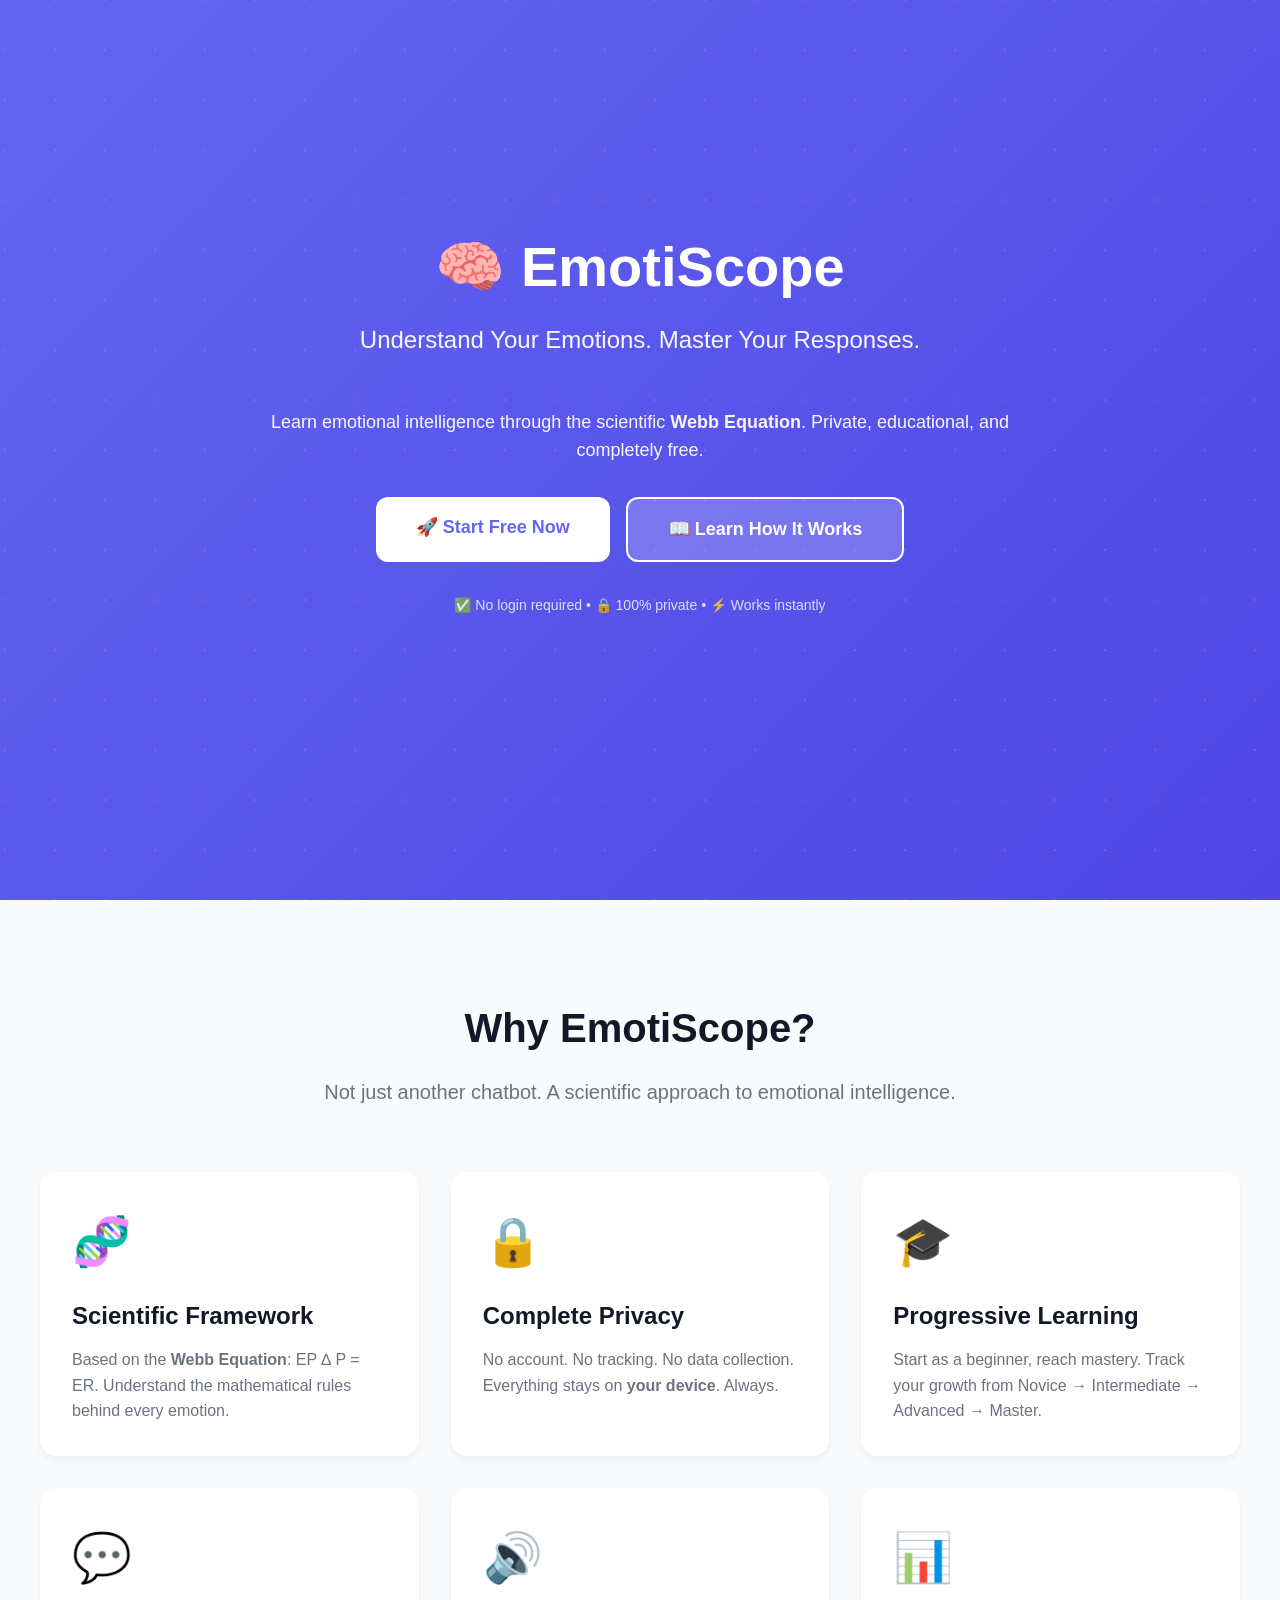
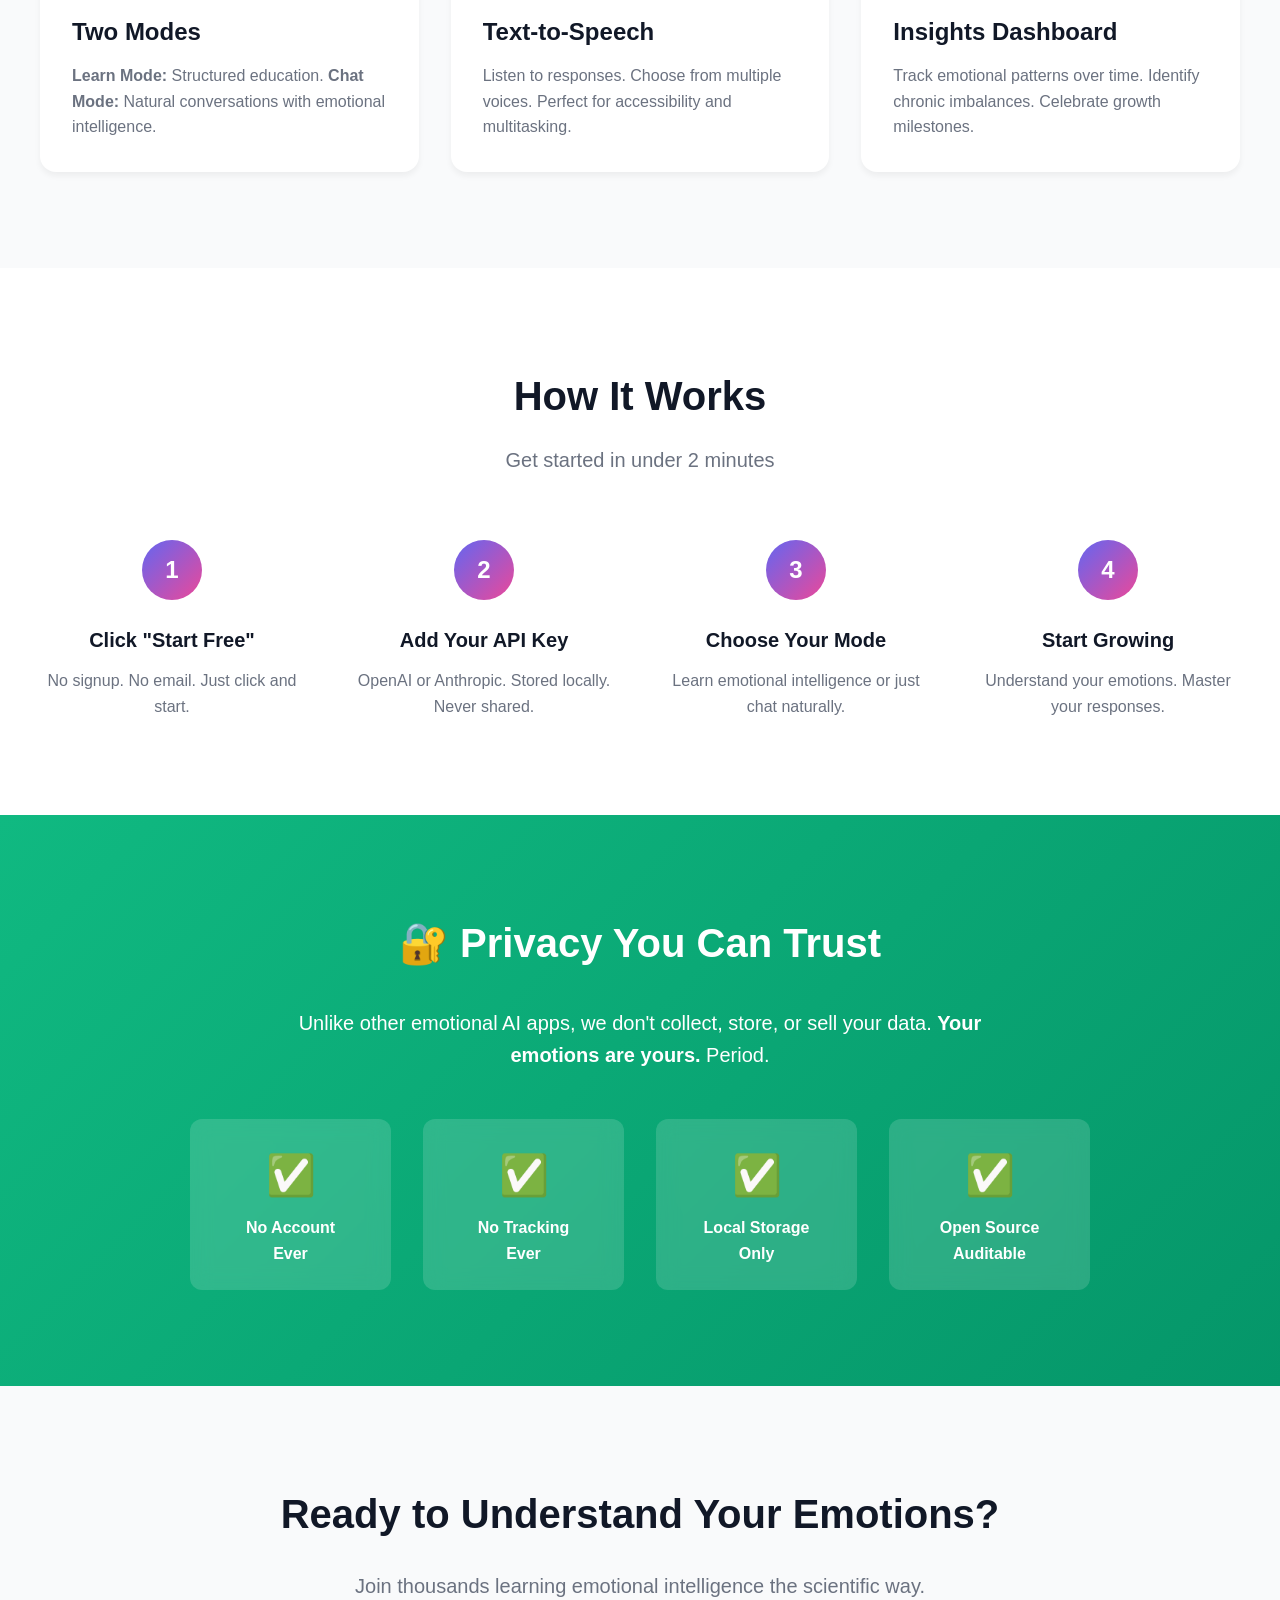
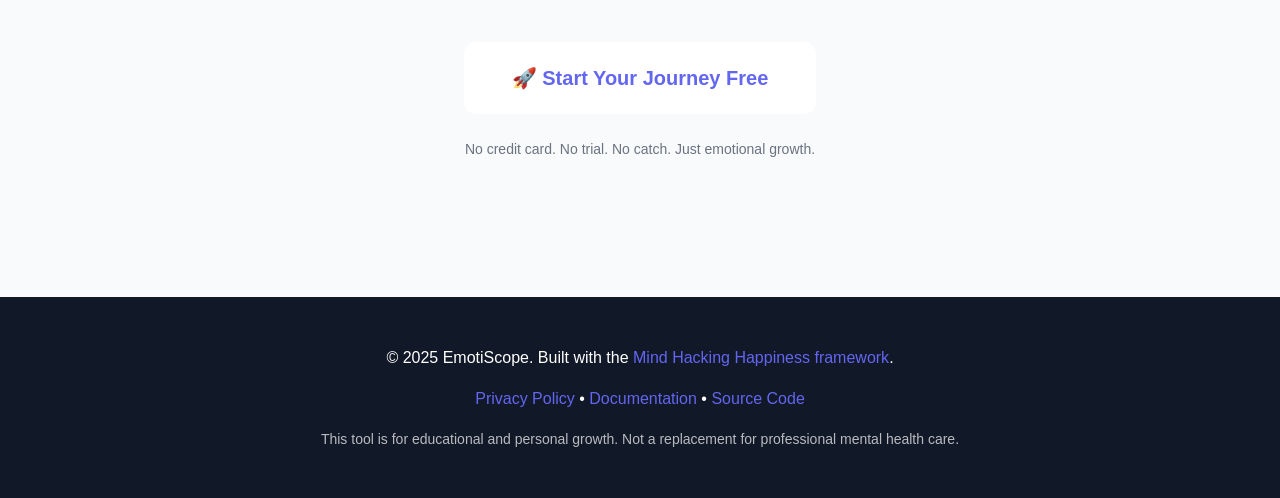
==== emotiscope/index.html @ eacdbe10 "Add EmotiScope - Production-Ready Emotional Intelligence Product This commit transforms the MVP into" ====
<!DOCTYPE html>
<html lang="en">
<head>
    <meta charset="UTF-8">
    <meta name="viewport" content="width=device-width, initial-scale=1.0">
    <title>EmotiScope - Your Private Emotional Intelligence Companion</title>
    <meta name="description" content="Understand your emotions scientifically with the Webb Equation. Private, educational, and free. No login required.">

    <!-- PWA -->
    <link rel="manifest" href="manifest.json">
    <meta name="theme-color" content="#6366f1">
    <link rel="apple-touch-icon" href="assets/icon-192.png">

    <!-- Open Graph -->
    <meta property="og:title" content="EmotiScope - Understand Your Emotions">
    <meta property="og:description" content="Learn emotional intelligence through the Webb Equation. Private, scientific, life-changing.">
    <meta property="og:type" content="website">

    <style>
        * {
            margin: 0;
            padding: 0;
            box-sizing: border-box;
        }

        :root {
            --primary: #6366f1;
            --primary-dark: #4f46e5;
            --secondary: #ec4899;
            --success: #10b981;
            --bg: #ffffff;
            --bg-secondary: #f9fafb;
            --text: #111827;
            --text-secondary: #6b7280;
        }

        body {
            font-family: -apple-system, BlinkMacSystemFont, 'Segoe UI', Roboto, sans-serif;
            line-height: 1.6;
            color: var(--text);
            background: var(--bg);
        }

        /* Hero Section */
        .hero {
            min-height: 100vh;
            background: linear-gradient(135deg, var(--primary) 0%, var(--primary-dark) 100%);
            color: white;
            display: flex;
            align-items: center;
            justify-content: center;
            text-align: center;
            padding: 2rem;
            position: relative;
            overflow: hidden;
        }

        .hero::before {
            content: '';
            position: absolute;
            width: 150%;
            height: 150%;
            background: radial-gradient(circle, rgba(255,255,255,0.1) 1px, transparent 1px);
            background-size: 50px 50px;
            animation: float 20s infinite linear;
        }

        @keyframes float {
            0% { transform: translate(0, 0); }
            100% { transform: translate(50px, 50px); }
        }

        .hero-content {
            max-width: 800px;
            position: relative;
            z-index: 1;
        }

        .hero h1 {
            font-size: 3.5rem;
            font-weight: 800;
            margin-bottom: 1.5rem;
            line-height: 1.1;
        }

        .hero h1 .emoji {
            display: inline-block;
            animation: pulse 2s infinite;
        }

        @keyframes pulse {
            0%, 100% { transform: scale(1); }
            50% { transform: scale(1.1); }
        }

        .hero p {
            font-size: 1.5rem;
            margin-bottom: 3rem;
            opacity: 0.95;
        }

        .cta-buttons {
            display: flex;
            gap: 1rem;
            justify-content: center;
            flex-wrap: wrap;
        }

        .btn {
            padding: 1rem 2.5rem;
            font-size: 1.125rem;
            font-weight: 600;
            border: none;
            border-radius: 0.75rem;
            cursor: pointer;
            transition: all 0.3s;
            text-decoration: none;
            display: inline-block;
        }

        .btn-primary {
            background: white;
            color: var(--primary);
        }

        .btn-primary:hover {
            transform: translateY(-2px);
            box-shadow: 0 10px 25px rgba(0,0,0,0.2);
        }

        .btn-secondary {
            background: rgba(255,255,255,0.2);
            color: white;
            border: 2px solid white;
        }

        .btn-secondary:hover {
            background: rgba(255,255,255,0.3);
        }

        /* Features Section */
        .features {
            padding: 6rem 2rem;
            background: var(--bg-secondary);
        }

        .container {
            max-width: 1200px;
            margin: 0 auto;
        }

        .section-title {
            text-align: center;
            font-size: 2.5rem;
            font-weight: 700;
            margin-bottom: 1rem;
            color: var(--text);
        }

        .section-subtitle {
            text-align: center;
            font-size: 1.25rem;
            color: var(--text-secondary);
            margin-bottom: 4rem;
        }

        .feature-grid {
            display: grid;
            grid-template-columns: repeat(auto-fit, minmax(300px, 1fr));
            gap: 2rem;
        }

        .feature-card {
            background: white;
            padding: 2rem;
            border-radius: 1rem;
            box-shadow: 0 4px 6px rgba(0,0,0,0.05);
            transition: transform 0.3s, box-shadow 0.3s;
        }

        .feature-card:hover {
            transform: translateY(-5px);
            box-shadow: 0 10px 20px rgba(0,0,0,0.1);
        }

        .feature-icon {
            font-size: 3rem;
            margin-bottom: 1rem;
        }

        .feature-card h3 {
            font-size: 1.5rem;
            margin-bottom: 0.75rem;
            color: var(--text);
        }

        .feature-card p {
            color: var(--text-secondary);
            line-height: 1.6;
        }

        /* How It Works */
        .how-it-works {
            padding: 6rem 2rem;
            background: white;
        }

        .steps {
            display: grid;
            grid-template-columns: repeat(auto-fit, minmax(250px, 1fr));
            gap: 3rem;
            margin-top: 4rem;
        }

        .step {
            text-align: center;
        }

        .step-number {
            width: 60px;
            height: 60px;
            background: linear-gradient(135deg, var(--primary), var(--secondary));
            color: white;
            border-radius: 50%;
            display: flex;
            align-items: center;
            justify-content: center;
            font-size: 1.5rem;
            font-weight: 700;
            margin: 0 auto 1.5rem;
        }

        .step h3 {
            font-size: 1.25rem;
            margin-bottom: 0.75rem;
        }

        .step p {
            color: var(--text-secondary);
        }

        /* Privacy Section */
        .privacy-section {
            padding: 6rem 2rem;
            background: linear-gradient(135deg, #10b981 0%, #059669 100%);
            color: white;
            text-align: center;
        }

        .privacy-section h2 {
            font-size: 2.5rem;
            margin-bottom: 2rem;
        }

        .privacy-guarantees {
            display: grid;
            grid-template-columns: repeat(auto-fit, minmax(200px, 1fr));
            gap: 2rem;
            max-width: 900px;
            margin: 3rem auto 0;
        }

        .guarantee {
            background: rgba(255,255,255,0.15);
            padding: 1.5rem;
            border-radius: 0.75rem;
            backdrop-filter: blur(10px);
        }

        .guarantee-icon {
            font-size: 2.5rem;
            margin-bottom: 0.5rem;
        }

        .guarantee p {
            font-weight: 600;
        }

        /* CTA Section */
        .final-cta {
            padding: 6rem 2rem;
            background: var(--bg-secondary);
            text-align: center;
        }

        .final-cta h2 {
            font-size: 2.5rem;
            margin-bottom: 1.5rem;
        }

        .final-cta p {
            font-size: 1.25rem;
            color: var(--text-secondary);
            margin-bottom: 2.5rem;
        }

        /* Footer */
        footer {
            padding: 3rem 2rem;
            background: var(--text);
            color: white;
            text-align: center;
        }

        footer a {
            color: var(--primary);
            text-decoration: none;
        }

        footer a:hover {
            text-decoration: underline;
        }

        /* Responsive */
        @media (max-width: 768px) {
            .hero h1 {
                font-size: 2.5rem;
            }

            .hero p {
                font-size: 1.25rem;
            }

            .cta-buttons {
                flex-direction: column;
            }

            .btn {
                width: 100%;
            }
        }
    </style>
</head>
<body>
    <!-- Hero Section -->
    <section class="hero">
        <div class="hero-content">
            <h1><span class="emoji">🧠</span> EmotiScope</h1>
            <p>Understand Your Emotions. Master Your Responses.</p>
            <p style="font-size: 1.125rem; margin-bottom: 2rem;">
                Learn emotional intelligence through the scientific <strong>Webb Equation</strong>.
                Private, educational, and completely free.
            </p>
            <div class="cta-buttons">
                <a href="app.html" class="btn btn-primary">🚀 Start Free Now</a>
                <a href="#how-it-works" class="btn btn-secondary">📖 Learn How It Works</a>
            </div>
            <p style="font-size: 0.875rem; margin-top: 2rem; opacity: 0.8;">
                ✅ No login required  •  🔒 100% private  •  ⚡ Works instantly
            </p>
        </div>
    </section>

    <!-- Features Section -->
    <section class="features">
        <div class="container">
            <h2 class="section-title">Why EmotiScope?</h2>
            <p class="section-subtitle">Not just another chatbot. A scientific approach to emotional intelligence.</p>

            <div class="feature-grid">
                <div class="feature-card">
                    <div class="feature-icon">🧬</div>
                    <h3>Scientific Framework</h3>
                    <p>Based on the <strong>Webb Equation</strong>: EP ∆ P = ER. Understand the mathematical rules behind every emotion.</p>
                </div>

                <div class="feature-card">
                    <div class="feature-icon">🔒</div>
                    <h3>Complete Privacy</h3>
                    <p>No account. No tracking. No data collection. Everything stays on <strong>your device</strong>. Always.</p>
                </div>

                <div class="feature-card">
                    <div class="feature-icon">🎓</div>
                    <h3>Progressive Learning</h3>
                    <p>Start as a beginner, reach mastery. Track your growth from Novice → Intermediate → Advanced → Master.</p>
                </div>

                <div class="feature-card">
                    <div class="feature-icon">💬</div>
                    <h3>Two Modes</h3>
                    <p><strong>Learn Mode:</strong> Structured education. <strong>Chat Mode:</strong> Natural conversations with emotional intelligence.</p>
                </div>

                <div class="feature-card">
                    <div class="feature-icon">🔊</div>
                    <h3>Text-to-Speech</h3>
                    <p>Listen to responses. Choose from multiple voices. Perfect for accessibility and multitasking.</p>
                </div>

                <div class="feature-card">
                    <div class="feature-icon">📊</div>
                    <h3>Insights Dashboard</h3>
                    <p>Track emotional patterns over time. Identify chronic imbalances. Celebrate growth milestones.</p>
                </div>
            </div>
        </div>
    </section>

    <!-- How It Works -->
    <section class="how-it-works" id="how-it-works">
        <div class="container">
            <h2 class="section-title">How It Works</h2>
            <p class="section-subtitle">Get started in under 2 minutes</p>

            <div class="steps">
                <div class="step">
                    <div class="step-number">1</div>
                    <h3>Click "Start Free"</h3>
                    <p>No signup. No email. Just click and start.</p>
                </div>

                <div class="step">
                    <div class="step-number">2</div>
                    <h3>Add Your API Key</h3>
                    <p>OpenAI or Anthropic. Stored locally. Never shared.</p>
                </div>

                <div class="step">
                    <div class="step-number">3</div>
                    <h3>Choose Your Mode</h3>
                    <p>Learn emotional intelligence or just chat naturally.</p>
                </div>

                <div class="step">
                    <div class="step-number">4</div>
                    <h3>Start Growing</h3>
                    <p>Understand your emotions. Master your responses.</p>
                </div>
            </div>
        </div>
    </section>

    <!-- Privacy Section -->
    <section class="privacy-section">
        <div class="container">
            <h2>🔐 Privacy You Can Trust</h2>
            <p style="font-size: 1.25rem; max-width: 700px; margin: 0 auto;">
                Unlike other emotional AI apps, we don't collect, store, or sell your data.
                <strong>Your emotions are yours.</strong> Period.
            </p>

            <div class="privacy-guarantees">
                <div class="guarantee">
                    <div class="guarantee-icon">✅</div>
                    <p>No Account<br>Ever</p>
                </div>
                <div class="guarantee">
                    <div class="guarantee-icon">✅</div>
                    <p>No Tracking<br>Ever</p>
                </div>
                <div class="guarantee">
                    <div class="guarantee-icon">✅</div>
                    <p>Local Storage<br>Only</p>
                </div>
                <div class="guarantee">
                    <div class="guarantee-icon">✅</div>
                    <p>Open Source<br>Auditable</p>
                </div>
            </div>
        </div>
    </section>

    <!-- Final CTA -->
    <section class="final-cta">
        <div class="container">
            <h2>Ready to Understand Your Emotions?</h2>
            <p>Join thousands learning emotional intelligence the scientific way.</p>
            <a href="app.html" class="btn btn-primary" style="font-size: 1.25rem; padding: 1.25rem 3rem;">
                🚀 Start Your Journey Free
            </a>
            <p style="margin-top: 1.5rem; color: var(--text-secondary); font-size: 0.875rem;">
                No credit card. No trial. No catch. Just emotional growth.
            </p>
        </div>
    </section>

    <!-- Footer -->
    <footer>
        <div class="container">
            <p>&copy; 2025 EmotiScope. Built with the <a href="https://github.com/MindHackingHappiness/MHH-EI-for-AI-Language-Enabled-Emotional-Intelligence-and-Theory-of-Mind-Algorithms" target="_blank">Mind Hacking Happiness framework</a>.</p>
            <p style="margin-top: 1rem;">
                <a href="docs/PRIVACY.md">Privacy Policy</a> •
                <a href="docs/README.md">Documentation</a> •
                <a href="https://github.com/jdlambert0/emo" target="_blank">Source Code</a>
            </p>
            <p style="margin-top: 1rem; font-size: 0.875rem; opacity: 0.7;">
                This tool is for educational and personal growth. Not a replacement for professional mental health care.
            </p>
        </div>
    </footer>

    <script>
        // Install PWA prompt
        let deferredPrompt;
        window.addEventListener('beforeinstallprompt', (e) => {
            e.preventDefault();
            deferredPrompt = e;
        });

        // Smooth scroll
        document.querySelectorAll('a[href^="#"]').forEach(anchor => {
            anchor.addEventListener('click', function (e) {
                e.preventDefault();
                const target = document.querySelector(this.getAttribute('href'));
                if (target) {
                    target.scrollIntoView({ behavior: 'smooth' });
                }
            });
        });
    </script>
</body>
</html>
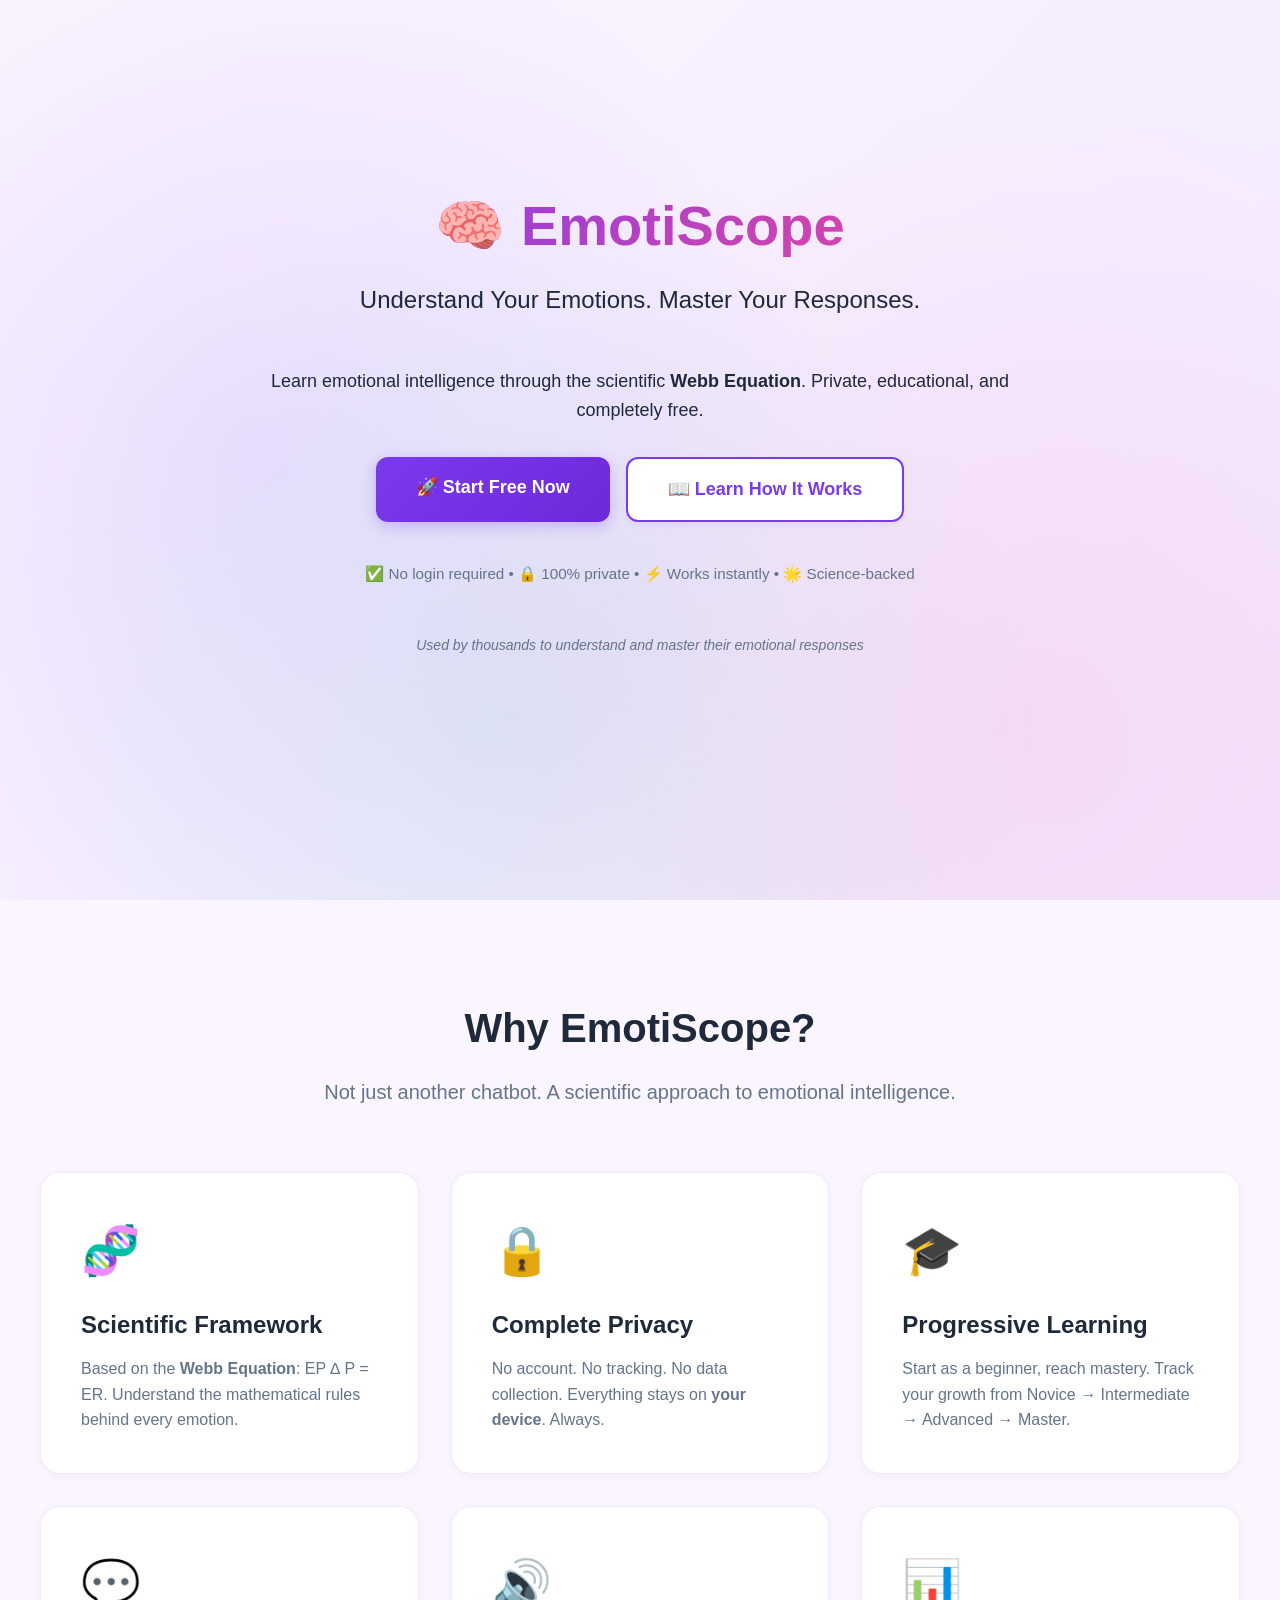
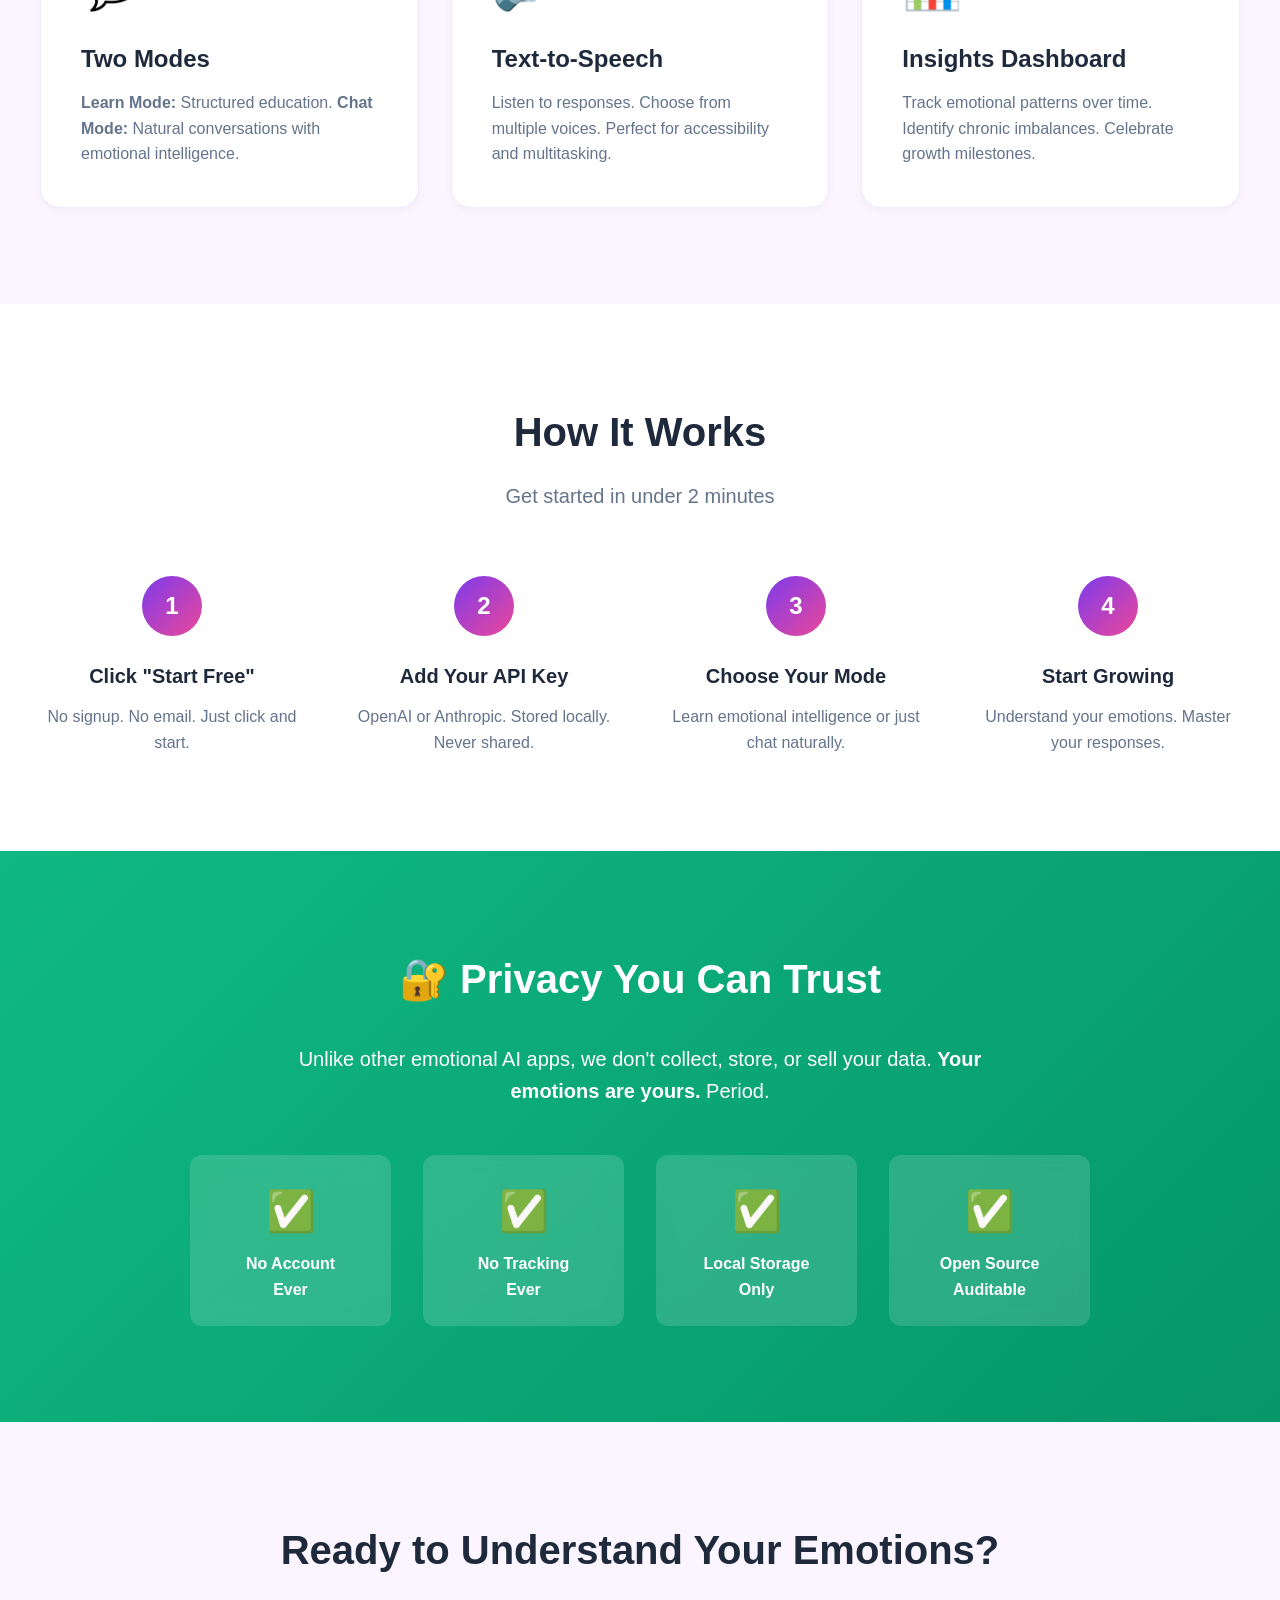
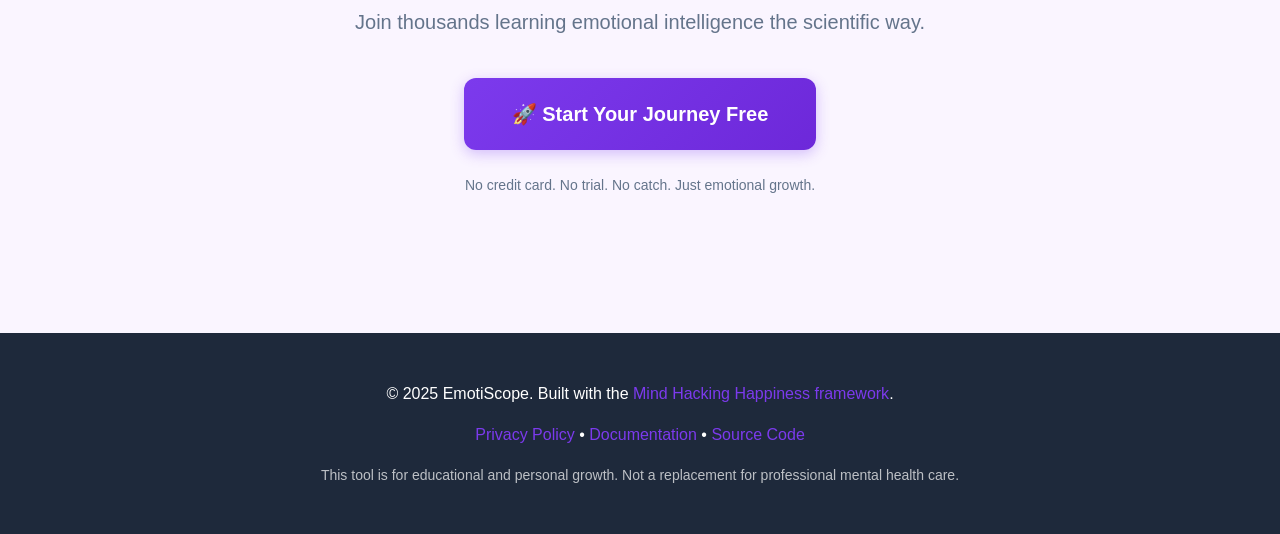
==== commit 31f75515: "Make EmotiScope production-ready: comprehensive security, performance, and UX improvements SECURITY " ====
--- a/emotiscope/index.html
+++ b/emotiscope/index.html
@@ -3,6 +3,7 @@
 <head>
     <meta charset="UTF-8">
     <meta name="viewport" content="width=device-width, initial-scale=1.0">
+    <meta http-equiv="Content-Security-Policy" content="default-src 'self'; script-src 'self' 'unsafe-inline'; style-src 'self' 'unsafe-inline'; connect-src 'self' https://api.openai.com https://api.anthropic.com; img-src 'self' data: https:; font-src 'self' data:;">
     <title>EmotiScope - Your Private Emotional Intelligence Companion</title>
     <meta name="description" content="Understand your emotions scientifically with the Webb Equation. Private, educational, and free. No login required.">
 
@@ -24,14 +25,17 @@
         }
 
         :root {
-            --primary: #6366f1;
-            --primary-dark: #4f46e5;
+            --primary: #7c3aed;
+            --primary-dark: #6d28d9;
+            --primary-light: #a78bfa;
             --secondary: #ec4899;
             --success: #10b981;
+            --teal: #14b8a6;
             --bg: #ffffff;
-            --bg-secondary: #f9fafb;
-            --text: #111827;
-            --text-secondary: #6b7280;
+            --bg-secondary: #faf5ff;
+            --bg-gradient: linear-gradient(135deg, #faf5ff 0%, #f3e8ff 100%);
+            --text: #1e293b;
+            --text-secondary: #64748b;
         }
 
         body {
@@ -44,8 +48,8 @@
         /* Hero Section */
         .hero {
             min-height: 100vh;
-            background: linear-gradient(135deg, var(--primary) 0%, var(--primary-dark) 100%);
-            color: white;
+            background: var(--bg-gradient);
+            color: var(--text);
             display: flex;
             align-items: center;
             justify-content: center;
@@ -58,16 +62,19 @@
         .hero::before {
             content: '';
             position: absolute;
-            width: 150%;
-            height: 150%;
-            background: radial-gradient(circle, rgba(255,255,255,0.1) 1px, transparent 1px);
-            background-size: 50px 50px;
-            animation: float 20s infinite linear;
+            width: 100%;
+            height: 100%;
+            background-image:
+                radial-gradient(circle at 20% 50%, rgba(124, 58, 237, 0.1) 0%, transparent 50%),
+                radial-gradient(circle at 80% 80%, rgba(236, 72, 153, 0.1) 0%, transparent 50%),
+                radial-gradient(circle at 40% 80%, rgba(20, 184, 166, 0.1) 0%, transparent 50%);
+            animation: float 15s ease-in-out infinite;
         }
 
         @keyframes float {
-            0% { transform: translate(0, 0); }
-            100% { transform: translate(50px, 50px); }
+            0%, 100% { transform: translate(0, 0) scale(1); }
+            33% { transform: translate(30px, -30px) scale(1.1); }
+            66% { transform: translate(-20px, 20px) scale(0.9); }
         }
 
         .hero-content {
@@ -81,22 +88,28 @@
             font-weight: 800;
             margin-bottom: 1.5rem;
             line-height: 1.1;
+            background: linear-gradient(135deg, var(--primary) 0%, var(--secondary) 100%);
+            -webkit-background-clip: text;
+            -webkit-text-fill-color: transparent;
+            background-clip: text;
         }
 
         .hero h1 .emoji {
             display: inline-block;
-            animation: pulse 2s infinite;
-        }
-
-        @keyframes pulse {
+            animation: gentlePulse 3s ease-in-out infinite;
+            -webkit-text-fill-color: initial;
+        }
+
+        @keyframes gentlePulse {
             0%, 100% { transform: scale(1); }
-            50% { transform: scale(1.1); }
+            50% { transform: scale(1.05); }
         }
 
         .hero p {
             font-size: 1.5rem;
             margin-bottom: 3rem;
-            opacity: 0.95;
+            color: var(--text);
+            font-weight: 500;
         }
 
         .cta-buttons {
@@ -119,23 +132,27 @@
         }
 
         .btn-primary {
+            background: linear-gradient(135deg, var(--primary) 0%, var(--primary-dark) 100%);
+            color: white;
+            box-shadow: 0 4px 14px rgba(124, 58, 237, 0.3);
+        }
+
+        .btn-primary:hover {
+            transform: translateY(-3px);
+            box-shadow: 0 8px 25px rgba(124, 58, 237, 0.4);
+        }
+
+        .btn-secondary {
             background: white;
             color: var(--primary);
-        }
-
-        .btn-primary:hover {
+            border: 2px solid var(--primary);
+            box-shadow: 0 2px 8px rgba(0,0,0,0.05);
+        }
+
+        .btn-secondary:hover {
+            background: var(--bg-secondary);
             transform: translateY(-2px);
-            box-shadow: 0 10px 25px rgba(0,0,0,0.2);
-        }
-
-        .btn-secondary {
-            background: rgba(255,255,255,0.2);
-            color: white;
-            border: 2px solid white;
-        }
-
-        .btn-secondary:hover {
-            background: rgba(255,255,255,0.3);
+            box-shadow: 0 4px 14px rgba(0,0,0,0.1);
         }
 
         /* Features Section */
@@ -172,15 +189,17 @@
 
         .feature-card {
             background: white;
-            padding: 2rem;
-            border-radius: 1rem;
-            box-shadow: 0 4px 6px rgba(0,0,0,0.05);
-            transition: transform 0.3s, box-shadow 0.3s;
+            padding: 2.5rem;
+            border-radius: 1.25rem;
+            box-shadow: 0 2px 8px rgba(0,0,0,0.04);
+            transition: all 0.3s ease;
+            border: 1px solid rgba(124, 58, 237, 0.1);
         }
 
         .feature-card:hover {
-            transform: translateY(-5px);
-            box-shadow: 0 10px 20px rgba(0,0,0,0.1);
+            transform: translateY(-8px);
+            box-shadow: 0 12px 28px rgba(124, 58, 237, 0.15);
+            border-color: rgba(124, 58, 237, 0.2);
         }
 
         .feature-icon {
@@ -345,8 +364,11 @@
                 <a href="app.html" class="btn btn-primary">🚀 Start Free Now</a>
                 <a href="#how-it-works" class="btn btn-secondary">📖 Learn How It Works</a>
             </div>
-            <p style="font-size: 0.875rem; margin-top: 2rem; opacity: 0.8;">
-                ✅ No login required  •  🔒 100% private  •  ⚡ Works instantly
+            <p style="font-size: 0.95rem; margin-top: 2.5rem; color: var(--text-secondary); font-weight: 500;">
+                ✅ No login required  •  🔒 100% private  •  ⚡ Works instantly  •  🌟 Science-backed
+            </p>
+            <p style="font-size: 0.875rem; margin-top: 1rem; color: var(--text-secondary); font-style: italic;">
+                Used by thousands to understand and master their emotional responses
             </p>
         </div>
     </section>
